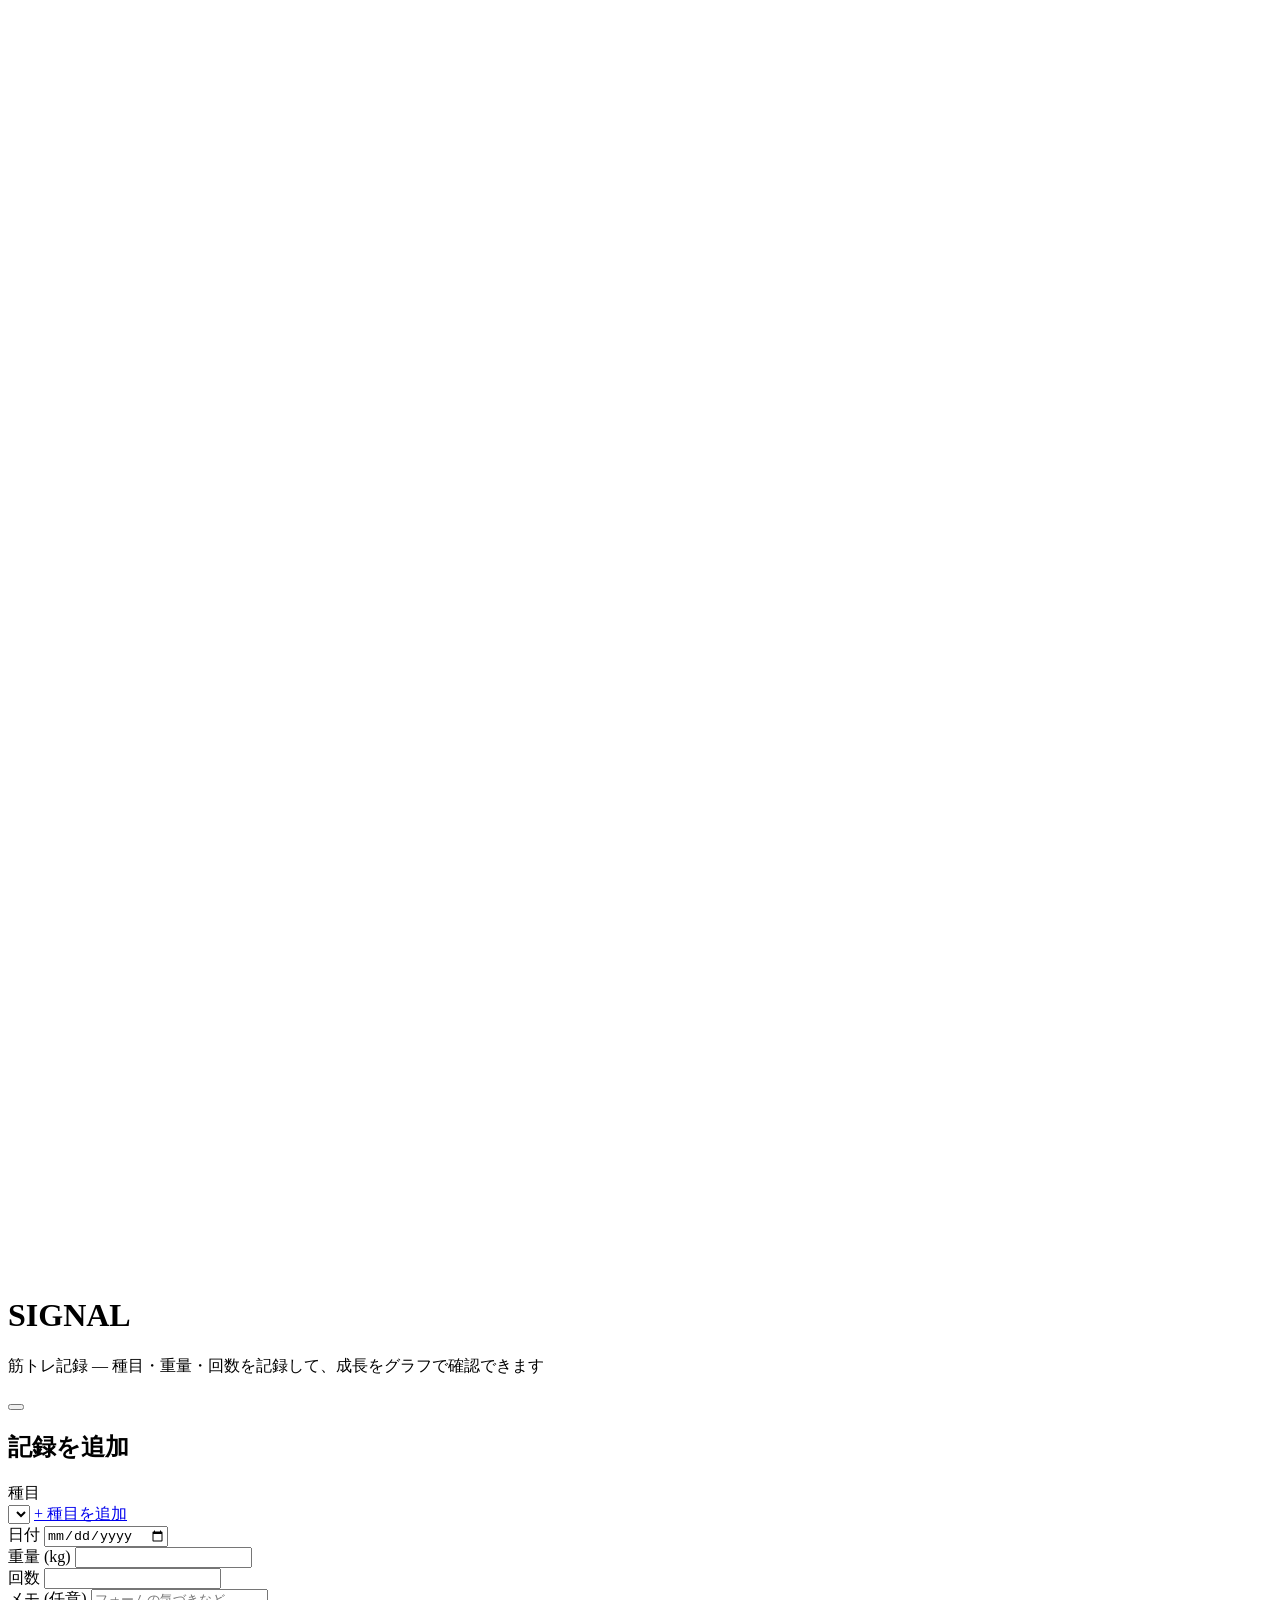
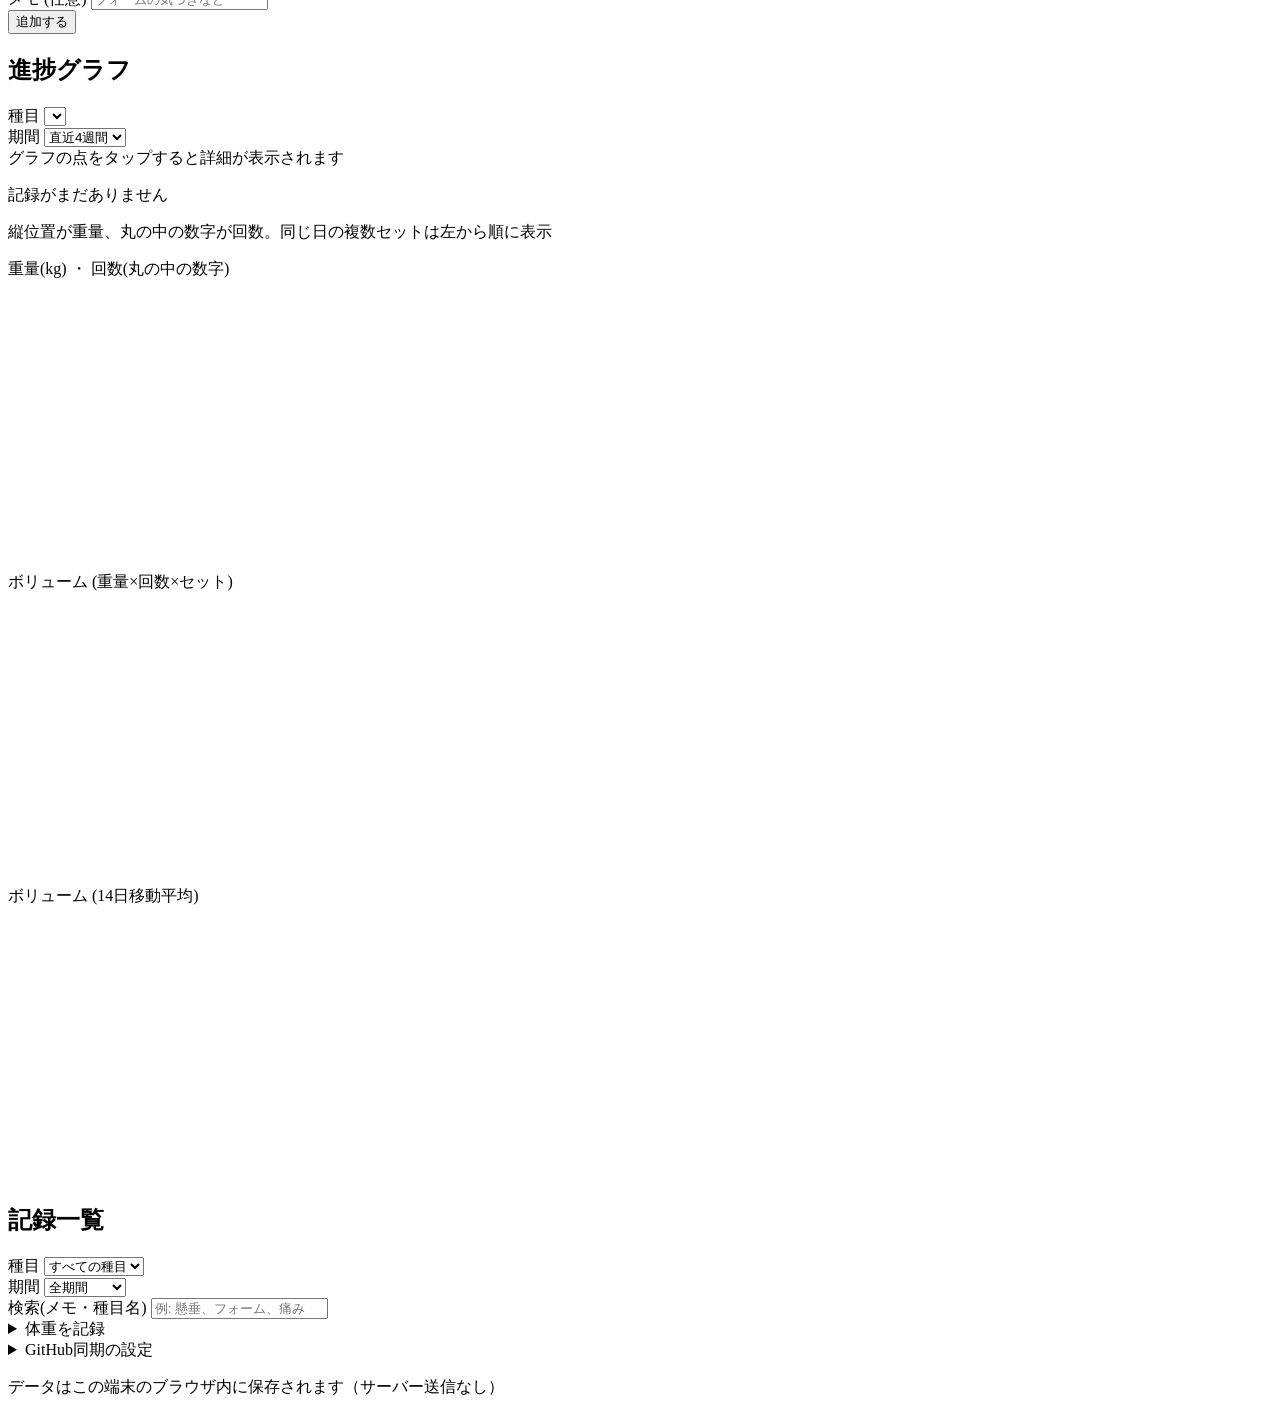
==== index.html @ dbf062e4 "Service Workerが原因で記録が保存されない不具合を修正 index.html/exercises.htmlはバージョンクエリを付けられないURLのため、 stale-while-reval" ====
<!DOCTYPE html>
<html lang="ja">
<head>
<meta charset="UTF-8">
<meta name="viewport" content="width=device-width, initial-scale=1.0">
<title>SIGNAL - 筋トレ記録</title>
<script>
(function () {
  var t = localStorage.getItem("muscleLog.theme");
  if (t === "light" || t === "dark") document.documentElement.setAttribute("data-theme", t);
})();
</script>
<link rel="manifest" href="manifest.json">
<link rel="icon" href="favicon.svg" type="image/svg+xml">
<link rel="icon" href="icons/favicon-32.png" type="image/png" sizes="32x32">
<link rel="apple-touch-icon" href="icons/apple-touch-icon.png">
<meta name="theme-color" content="#17181c">
<link rel="preconnect" href="https://fonts.googleapis.com">
<link rel="preconnect" href="https://fonts.gstatic.com" crossorigin>
<link rel="stylesheet" href="https://fonts.googleapis.com/css2?family=IBM+Plex+Sans+JP:wght@400;500;600;700&family=IBM+Plex+Mono:wght@500;600;700&display=swap">
<link rel="stylesheet" href="style.css?v=32">
</head>
<body>
<header class="app-header">
  <div class="header-row">
    <div class="brand">
      <span class="brand-mark" aria-hidden="true">
        <svg viewBox="0 0 24 24" fill="none" stroke-width="2" stroke-linecap="round" stroke-linejoin="round">
          <path d="M4 12h16M4 8.5v7M20 8.5v7M1.5 10v4M22.5 10v4"/>
        </svg>
      </span>
      <div>
        <h1>SIGNAL</h1>
        <p class="subtitle">筋トレ記録 — 種目・重量・回数を記録して、成長をグラフで確認できます</p>
      </div>
    </div>
    <button type="button" id="theme-toggle" class="theme-toggle" aria-label="表示テーマを切り替え"></button>
  </div>
</header>

<main>
  <section class="card" aria-labelledby="form-heading">
    <h2 id="form-heading">記録を追加</h2>
    <form id="record-form">
      <div class="field-row">
        <label for="exercise">種目</label>
        <div class="exercise-select-row">
          <select id="exercise" required></select>
          <a href="exercises.html" class="add-exercise-link">+ 種目を追加</a>
        </div>
        <p id="no-exercise-hint" class="import-help" hidden>
          まだ種目が登録されていません。<a href="exercises.html">種目の管理ページ</a>で先に種目を追加してください。
        </p>
      </div>
      <div class="field-row inline">
        <div>
          <label for="date">日付</label>
          <input type="date" id="date" required>
        </div>
        <div>
          <label for="weight" id="weight-label">重量 (kg)</label>
          <input type="number" id="weight" min="0" step="0.5" inputmode="decimal" required>
        </div>
        <div>
          <label for="reps" id="reps-label">回数</label>
          <input type="number" id="reps" min="1" step="1" inputmode="numeric" pattern="[0-9]*" required>
        </div>
      </div>
      <div class="field-row">
        <label for="memo">メモ (任意)</label>
        <input type="text" id="memo" placeholder="フォームの気づきなど">
      </div>
      <button type="submit" id="add-record-btn" class="btn-primary">追加する</button>
    </form>
  </section>

  <section class="card" id="today-section" aria-labelledby="today-heading" hidden>
    <h2 id="today-heading">本日の記録</h2>
    <div id="today-list"></div>
  </section>

  <section class="card" aria-labelledby="chart-heading">
    <h2 id="chart-heading">進捗グラフ</h2>
    <div class="chart-controls">
      <div class="chart-control-item">
        <label for="chart-exercise">種目</label>
        <select id="chart-exercise"></select>
      </div>
      <div class="chart-control-item">
        <label for="chart-range">期間</label>
        <select id="chart-range">
          <option value="28" selected>直近4週間</option>
          <option value="56">直近8週間</option>
          <option value="90">直近3ヶ月</option>
          <option value="180">直近6ヶ月</option>
          <option value="all">全期間</option>
        </select>
      </div>
    </div>
    <div id="chart-detail" class="chart-detail">グラフの点をタップすると詳細が表示されます</div>
    <div id="chart-container">
      <p id="chart-empty" class="empty-message">記録がまだありません</p>
      <p class="chart-panel-hint" id="chart-panel-hint">縦位置が重量、丸の中の数字が回数。同じ日の複数セットは左から順に表示</p>
      <div id="chart-panels">
        <div class="chart-panel">
          <p class="chart-panel-label"><span id="chart-weight-reps-label">重量(kg) ・ 回数(丸の中の数字)</span> <span id="chart-pr-badge" class="volume-badge" hidden></span></p>
          <svg id="chart-weight-reps" viewBox="0 0 640 130" role="img" aria-label="重量と回数"></svg>
        </div>
        <div class="chart-panel">
          <p class="chart-panel-label" id="chart-volume-label">ボリューム (重量×回数×セット)</p>
          <svg id="chart-volume" viewBox="0 0 640 130" role="img" aria-label="ボリューム"></svg>
        </div>
        <div class="chart-panel">
          <p class="chart-panel-label">ボリューム (14日移動平均) <span id="volume-avg-category" class="volume-badge"></span></p>
          <svg id="chart-volume-avg" viewBox="0 0 640 130" role="img" aria-label="ボリュームの14日移動平均"></svg>
        </div>
      </div>
    </div>
  </section>

  <section class="card" aria-labelledby="history-heading">
    <div class="history-header">
      <h2 id="history-heading">記録一覧</h2>
    </div>
    <div class="chart-controls">
      <div class="chart-control-item">
        <label for="filter-exercise">種目</label>
        <select id="filter-exercise">
          <option value="">すべての種目</option>
        </select>
      </div>
      <div class="chart-control-item">
        <label for="history-range">期間</label>
        <select id="history-range">
          <option value="28">直近4週間</option>
          <option value="56">直近8週間</option>
          <option value="90">直近3ヶ月</option>
          <option value="180">直近6ヶ月</option>
          <option value="all" selected>全期間</option>
        </select>
      </div>
    </div>
    <div class="field-row">
      <label for="history-search">検索(メモ・種目名)</label>
      <input type="search" id="history-search" placeholder="例: 懸垂、フォーム、痛み">
    </div>
    <div id="history-list"></div>
  </section>

  <section class="card" aria-labelledby="bodyweight-heading">
    <details id="bodyweight-details">
      <summary id="bodyweight-heading">体重を記録</summary>
      <form id="bodyweight-form">
        <div class="field-row inline">
          <div>
            <label for="bodyweight-date">日付</label>
            <input type="date" id="bodyweight-date" required>
          </div>
          <div>
            <label for="bodyweight-value">体重 (kg)</label>
            <input type="number" id="bodyweight-value" min="0" step="0.1" inputmode="decimal" required>
          </div>
        </div>
        <button type="submit" id="add-bodyweight-btn" class="btn-primary">記録する</button>
      </form>
      <p id="bodyweight-empty" class="empty-message">まだ体重の記録がありません</p>
      <svg id="chart-bodyweight" viewBox="0 0 640 130" role="img" aria-label="体重の推移" hidden></svg>
      <div id="bodyweight-list"></div>
    </details>
  </section>

  <section class="card" aria-labelledby="sync-heading">
    <details id="sync-details">
      <summary id="sync-heading">GitHub同期の設定</summary>
      <p class="import-help">
        GitHub の個人アクセストークンを登録すると、記録が <code>kakeru110/hello-first-pr</code> リポジトリの
        <code>data/records.json</code> に保存され、同じトークンを登録した端末どうしで記録が同期されます。
        <a href="https://github.com/settings/personal-access-tokens/new" target="_blank" rel="noopener">トークン発行ページ</a>
        で対象リポジトリをこのリポジトリのみに限定し、Contents 権限を Read and write にして発行してください。
      </p>
      <div class="field-row">
        <label for="github-token">個人アクセストークン</label>
        <input type="password" id="github-token" placeholder="github_pat_... または ghp_...">
      </div>
      <div class="sync-actions">
        <button type="button" id="github-save-btn" class="btn-primary">保存して同期</button>
        <button type="button" id="github-disconnect-btn" class="btn-primary btn-secondary">同期を解除</button>
      </div>
      <p id="sync-status" class="sync-status">GitHub同期: 無効（この端末内にのみ保存されます）</p>
    </details>
  </section>
</main>

<footer class="app-footer">
  <p>データはこの端末のブラウザ内に保存されます（サーバー送信なし）</p>
</footer>

<script src="sync.js?v=32"></script>
<script src="app.js?v=32"></script>
</body>
</html>
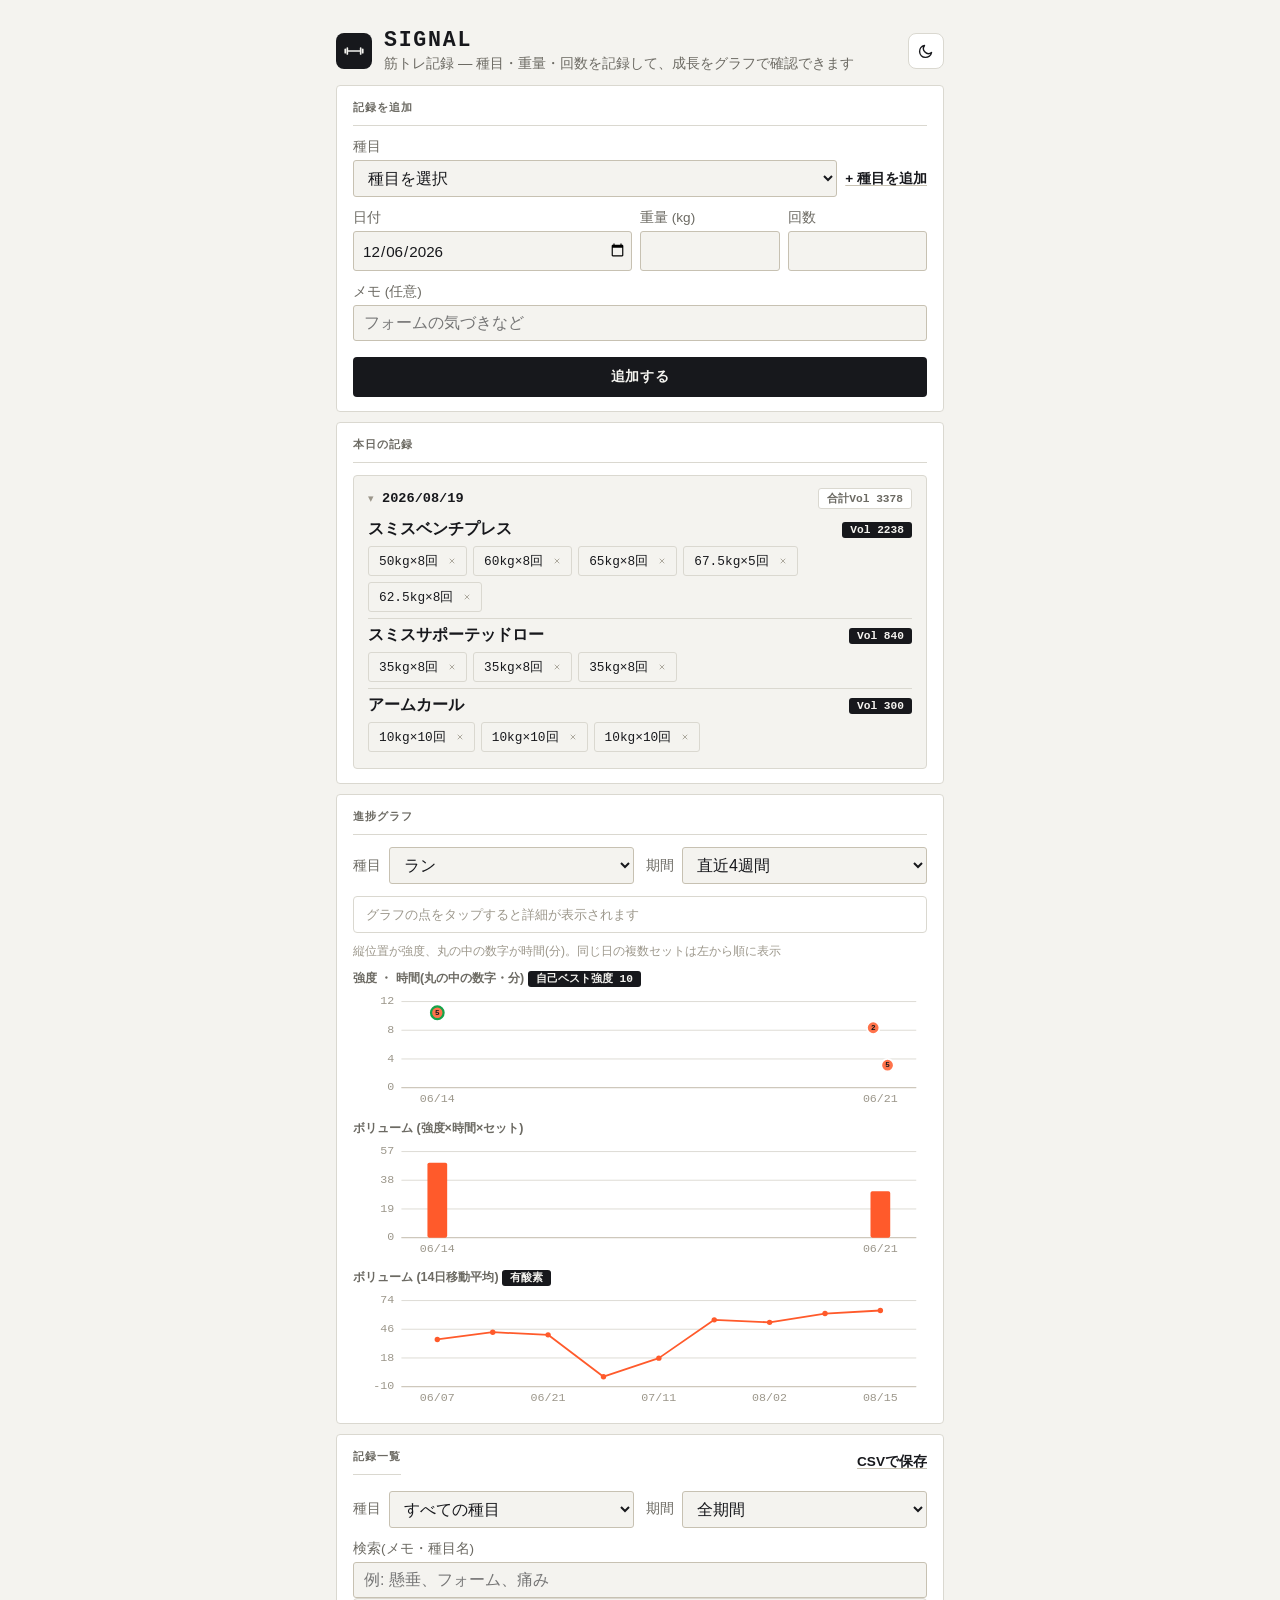
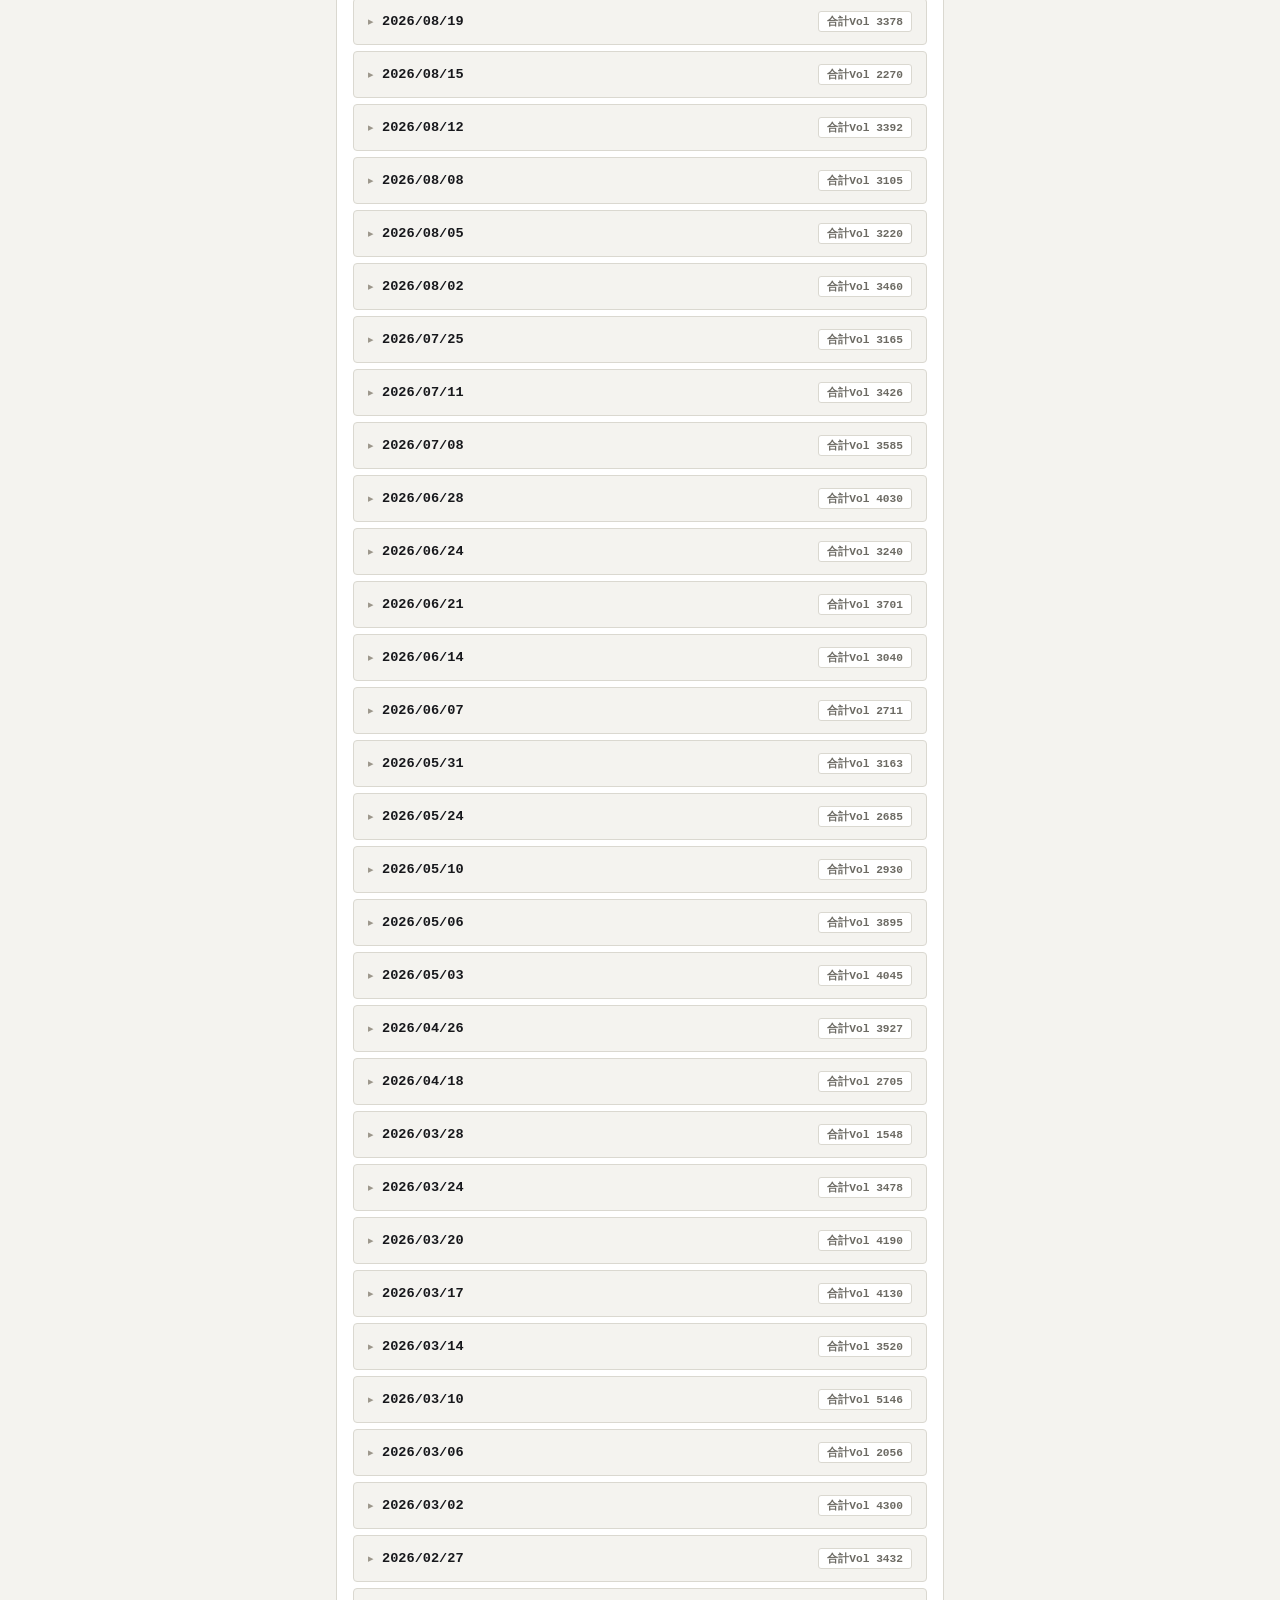
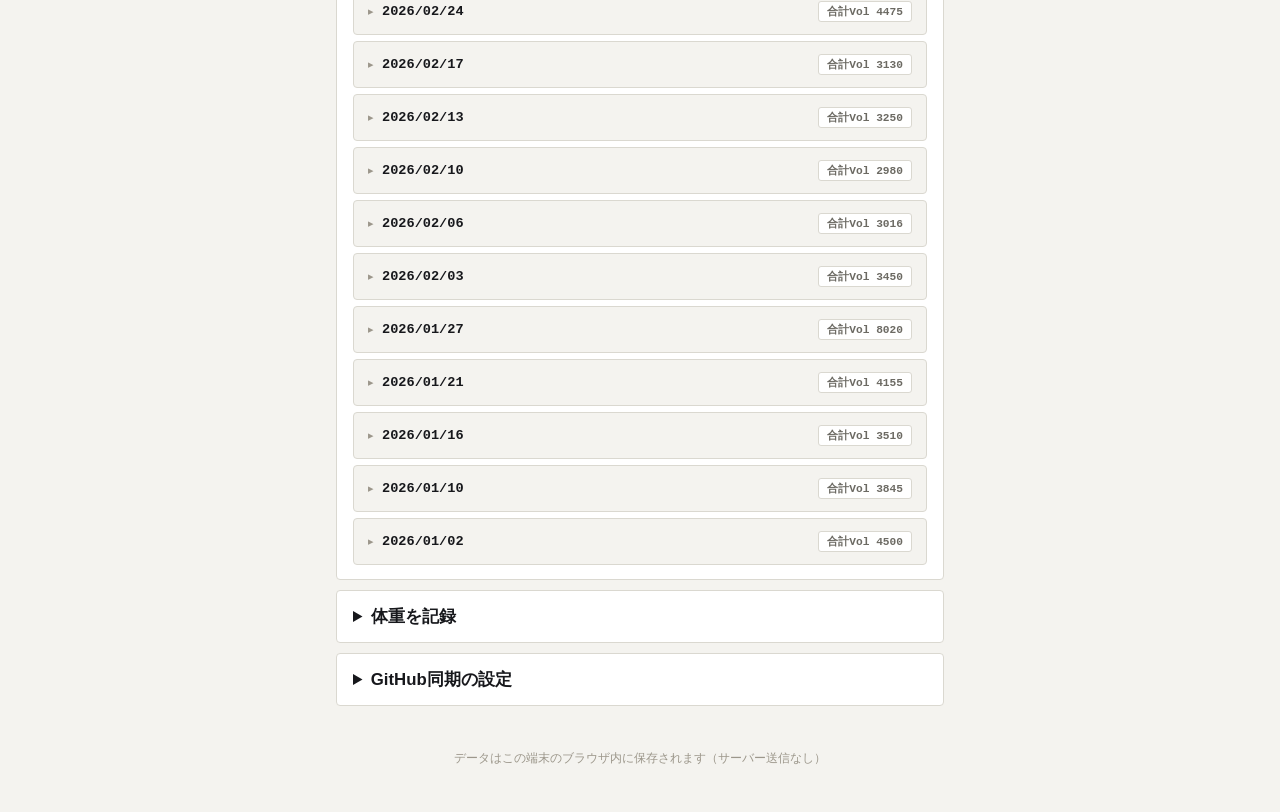
==== commit f0de3dba: "GitHub同期でこの端末だけの記録が消える不具合を修正、CSV書き出しを追加 data/records.json確認したところ、直近1ヶ月ほど実機からの自動同期 コミットが止まっていた。原因はsyn" ====
--- a/index.html
+++ b/index.html
@@ -18,7 +18,7 @@
 <link rel="preconnect" href="https://fonts.googleapis.com">
 <link rel="preconnect" href="https://fonts.gstatic.com" crossorigin>
 <link rel="stylesheet" href="https://fonts.googleapis.com/css2?family=IBM+Plex+Sans+JP:wght@400;500;600;700&family=IBM+Plex+Mono:wght@500;600;700&display=swap">
-<link rel="stylesheet" href="style.css?v=32">
+<link rel="stylesheet" href="style.css?v=34">
 </head>
 <body>
 <header class="app-header">
@@ -121,6 +121,7 @@
   <section class="card" aria-labelledby="history-heading">
     <div class="history-header">
       <h2 id="history-heading">記録一覧</h2>
+      <button type="button" id="export-csv-btn" class="export-csv-btn">CSVで保存</button>
     </div>
     <div class="chart-controls">
       <div class="chart-control-item">
@@ -173,7 +174,7 @@
     <details id="sync-details">
       <summary id="sync-heading">GitHub同期の設定</summary>
       <p class="import-help">
-        GitHub の個人アクセストークンを登録すると、記録が <code>kakeru110/hello-first-pr</code> リポジトリの
+        GitHub の個人アクセストークンを登録すると、記録が <code>kakeru110/kintore</code> リポジトリの
         <code>data/records.json</code> に保存され、同じトークンを登録した端末どうしで記録が同期されます。
         <a href="https://github.com/settings/personal-access-tokens/new" target="_blank" rel="noopener">トークン発行ページ</a>
         で対象リポジトリをこのリポジトリのみに限定し、Contents 権限を Read and write にして発行してください。
@@ -195,7 +196,7 @@
   <p>データはこの端末のブラウザ内に保存されます（サーバー送信なし）</p>
 </footer>
 
-<script src="sync.js?v=32"></script>
-<script src="app.js?v=32"></script>
+<script src="sync.js?v=34"></script>
+<script src="app.js?v=34"></script>
 </body>
 </html>
--- a/style.css
+++ b/style.css
@@ -0,0 +1,811 @@
+:root {
+  color-scheme: light;
+  --surface-1: #ffffff;
+  --page-plane: #f4f3ef;
+  --text-primary: #17181c;
+  --text-secondary: #6c6a63;
+  --text-muted: #9c978b;
+  --gridline: #dad8d0;
+  --baseline: #c7c1b2;
+  --border: #dad8d0;
+  --series-1: #ff5a2b;
+  --series-1-tint: rgba(255, 90, 43, 0.12);
+  --series-1-ink: #17181c;
+  --status-good: #16a34a;
+  --status-critical: #e5484d;
+  --font-display: "IBM Plex Sans JP", -apple-system, "Segoe UI", sans-serif;
+  --font-mono: "IBM Plex Mono", "IBM Plex Sans JP", ui-monospace, monospace;
+}
+
+@media (prefers-color-scheme: dark) {
+  :root:not([data-theme="light"]) {
+    color-scheme: dark;
+    --surface-1: #1b1a17;
+    --page-plane: #121110;
+    --text-primary: #f2f0ea;
+    --text-secondary: #a8a398;
+    --text-muted: #726d61;
+    --gridline: #2c2a25;
+    --baseline: #3d3a32;
+    --border: #2c2a25;
+    --series-1: #ff6b3d;
+    --series-1-tint: rgba(255, 107, 61, 0.18);
+    --series-1-ink: #17181c;
+    --status-good: #22c55e;
+    --status-critical: #ff6369;
+  }
+}
+
+:root[data-theme="dark"] {
+  color-scheme: dark;
+  --surface-1: #1b1a17;
+  --page-plane: #121110;
+  --text-primary: #f2f0ea;
+  --text-secondary: #a8a398;
+  --text-muted: #726d61;
+  --gridline: #2c2a25;
+  --baseline: #3d3a32;
+  --border: #2c2a25;
+  --series-1: #ff6b3d;
+  --series-1-tint: rgba(255, 107, 61, 0.18);
+  --series-1-ink: #17181c;
+  --status-good: #22c55e;
+  --status-critical: #ff6369;
+}
+
+* {
+  box-sizing: border-box;
+}
+
+body {
+  margin: 0;
+  font-family: var(--font-display);
+  background: var(--page-plane);
+  color: var(--text-primary);
+  -webkit-font-smoothing: antialiased;
+}
+
+.app-header {
+  padding: 28px 16px 4px;
+  max-width: 640px;
+  margin: 0 auto;
+}
+
+.header-row {
+  display: flex;
+  align-items: center;
+  justify-content: space-between;
+  gap: 12px;
+}
+
+.header-row .breadcrumb {
+  margin: 0;
+}
+
+.theme-toggle {
+  flex-shrink: 0;
+  width: 36px;
+  height: 36px;
+  border-radius: 8px;
+  border: 1px solid var(--border);
+  background: var(--surface-1);
+  color: var(--text-primary);
+  cursor: pointer;
+  display: flex;
+  align-items: center;
+  justify-content: center;
+}
+
+.theme-toggle svg {
+  width: 16px;
+  height: 16px;
+}
+
+.theme-toggle:hover {
+  background: var(--page-plane);
+}
+
+.brand {
+  display: flex;
+  align-items: center;
+  gap: 12px;
+}
+
+.brand-mark {
+  flex-shrink: 0;
+  width: 36px;
+  height: 36px;
+  border-radius: 8px;
+  background: var(--text-primary);
+  display: flex;
+  align-items: center;
+  justify-content: center;
+}
+
+.brand-mark svg {
+  width: 20px;
+  height: 20px;
+  stroke: var(--page-plane);
+}
+
+.app-header h1 {
+  margin: 0 0 2px;
+  font-size: 1.5rem;
+  font-weight: 700;
+  letter-spacing: -0.02em;
+}
+
+.brand h1 {
+  font-family: var(--font-mono);
+  font-size: 1.35rem;
+  letter-spacing: 0.08em;
+}
+
+.subtitle {
+  margin: 0;
+  color: var(--text-secondary);
+  font-size: 0.9rem;
+}
+
+main {
+  max-width: 640px;
+  margin: 0 auto;
+  padding: 8px 16px 32px;
+  display: flex;
+  flex-direction: column;
+  gap: 10px;
+}
+
+.card {
+  background: var(--surface-1);
+  border: 1px solid var(--border);
+  border-radius: 4px;
+  padding: 14px 16px;
+}
+
+.card h2 {
+  margin: 0 0 12px;
+  padding-bottom: 10px;
+  border-bottom: 1px solid var(--gridline);
+  font-size: 0.7rem;
+  font-weight: 700;
+  letter-spacing: 0.08em;
+  text-transform: uppercase;
+  color: var(--text-secondary);
+}
+
+#record-form {
+  display: flex;
+  flex-direction: column;
+  gap: 12px;
+}
+
+.field-row {
+  display: flex;
+  flex-direction: column;
+  gap: 4px;
+}
+
+.field-row.inline {
+  flex-direction: row;
+  gap: 8px;
+}
+
+.field-row.inline > div {
+  flex: 1;
+  min-width: 0;
+  display: flex;
+  flex-direction: column;
+  gap: 4px;
+}
+
+.field-row.inline > div:first-child {
+  flex: 2;
+}
+
+.field-row.inline input {
+  padding-left: 8px;
+  padding-right: 4px;
+  height: 40px;
+}
+
+#weight, #reps {
+  font-family: var(--font-mono);
+  font-weight: 600;
+}
+
+/* iOS Safariはtype="date"に大きめの内部レイアウトを強制してくるため、
+   appearanceをリセットしてheight/paddingが効くようにする */
+input[type="date"] {
+  -webkit-appearance: none;
+  appearance: none;
+  font-size: 0.95rem;
+}
+
+label {
+  font-size: 0.85rem;
+  color: var(--text-secondary);
+}
+
+.exercise-select-row {
+  display: flex;
+  align-items: center;
+  gap: 8px;
+}
+
+.exercise-select-row select {
+  flex: 1;
+  min-width: 0;
+}
+
+.add-exercise-link {
+  flex-shrink: 0;
+  font-size: 0.85rem;
+  font-weight: 600;
+  color: var(--text-primary);
+  text-decoration: underline;
+  text-decoration-color: var(--baseline);
+  text-underline-offset: 2px;
+  white-space: nowrap;
+}
+
+.add-exercise-link:hover {
+  text-decoration: underline;
+}
+
+.breadcrumb {
+  margin: 0 0 8px;
+}
+
+.breadcrumb a {
+  font-size: 0.85rem;
+  font-weight: 600;
+  color: var(--text-primary);
+  text-decoration: underline;
+  text-decoration-color: var(--baseline);
+  text-underline-offset: 2px;
+}
+
+.breadcrumb a:hover {
+  text-decoration: underline;
+}
+
+input, select {
+  font: inherit;
+  padding: 8px 10px;
+  border-radius: 3px;
+  border: 1px solid var(--baseline);
+  background: var(--page-plane);
+  color: var(--text-primary);
+}
+
+input:focus, select:focus {
+  outline: 2px solid var(--series-1);
+  outline-offset: 1px;
+}
+
+.btn-primary {
+  margin-top: 4px;
+  padding: 11px 16px;
+  border-radius: 4px;
+  border: none;
+  background: var(--text-primary);
+  color: var(--page-plane);
+  font-size: 0.85rem;
+  font-weight: 700;
+  letter-spacing: 0.04em;
+  cursor: pointer;
+  transition: filter 0.12s ease, transform 0.05s ease;
+}
+
+.btn-primary:active {
+  transform: scale(0.98);
+}
+
+.btn-primary:hover {
+  filter: brightness(1.08);
+}
+
+.btn-primary:disabled {
+  opacity: 0.5;
+  cursor: not-allowed;
+  filter: none;
+}
+
+select:disabled {
+  opacity: 0.6;
+  cursor: not-allowed;
+}
+
+.btn-secondary {
+  background: var(--text-secondary);
+}
+
+.import-help {
+  font-size: 0.8rem;
+  color: var(--text-muted);
+  margin: 10px 0;
+  line-height: 1.5;
+}
+
+.import-help code {
+  background: var(--page-plane);
+  border-radius: 4px;
+  padding: 1px 4px;
+  font-size: 0.78rem;
+}
+
+#sync-details summary,
+#bodyweight-details summary {
+  cursor: pointer;
+  font-size: 1.05rem;
+  font-weight: 600;
+}
+
+#sync-details .import-help {
+  margin-top: 12px;
+}
+
+#sync-details .import-help a {
+  color: var(--text-primary);
+  text-decoration-color: var(--baseline);
+}
+
+#sync-details #github-token {
+  width: 100%;
+  margin-top: 4px;
+}
+
+#bodyweight-details #bodyweight-form {
+  margin-top: 12px;
+}
+
+.sync-actions {
+  display: flex;
+  gap: 8px;
+  margin-top: 12px;
+}
+
+.sync-actions .btn-primary {
+  margin-top: 0;
+  flex: 1;
+}
+
+.sync-status {
+  margin: 12px 0 0;
+  font-size: 0.85rem;
+  color: var(--text-secondary);
+}
+
+.sync-status.sync-error {
+  color: var(--status-critical);
+}
+
+.sync-status.sync-ok {
+  color: var(--status-good);
+}
+
+.chart-controls {
+  display: flex;
+  flex-wrap: wrap;
+  gap: 12px;
+  margin-bottom: 12px;
+}
+
+.chart-control-item {
+  display: flex;
+  align-items: center;
+  gap: 8px;
+  flex: 1;
+  min-width: 180px;
+}
+
+.chart-control-item label {
+  white-space: nowrap;
+  flex-shrink: 0;
+}
+
+.chart-control-item select {
+  flex: 1;
+  min-width: 0;
+}
+
+#chart-container {
+  position: relative;
+}
+
+#chart-panels {
+  display: flex;
+  flex-direction: column;
+  gap: 10px;
+}
+
+.chart-panel svg {
+  width: 100%;
+  height: auto;
+  overflow: visible;
+}
+
+.chart-panel-label {
+  margin: 0 0 2px;
+  font-size: 0.78rem;
+  font-weight: 600;
+  color: var(--text-secondary);
+}
+
+.chart-panel-hint {
+  margin: 0 0 10px;
+  font-size: 0.75rem;
+  font-weight: 400;
+  color: var(--text-muted);
+}
+
+.empty-message {
+  color: var(--text-muted);
+  font-size: 0.9rem;
+  text-align: center;
+  padding: 24px 0;
+}
+
+/* グラフに重ねず、常にこの場所に確保した領域でタップ/ホバーした点の詳細を表示する
+   (ポップアップがグラフを覆って邪魔になっていた問題への対応)。 */
+.chart-detail {
+  background: var(--surface-1);
+  border: 1px solid var(--border);
+  border-radius: 4px;
+  padding: 8px 12px;
+  margin-bottom: 10px;
+  min-height: 20px;
+  font-size: 0.8rem;
+  color: var(--text-muted);
+  line-height: 1.5;
+}
+
+.chart-detail .tooltip-date {
+  font-weight: 700;
+  font-family: var(--font-mono);
+  color: var(--text-primary);
+  margin-bottom: 2px;
+}
+
+.chart-detail .tooltip-row {
+  color: var(--text-secondary);
+  font-family: var(--font-mono);
+}
+
+.chart-detail .tooltip-detail {
+  margin-top: 4px;
+  padding-top: 4px;
+  border-top: 1px solid var(--gridline);
+  color: var(--text-muted);
+  font-size: 0.75rem;
+}
+
+.history-header {
+  display: flex;
+  align-items: center;
+  justify-content: space-between;
+  gap: 12px;
+  margin-bottom: 16px;
+}
+
+.history-header h2 {
+  margin: 0;
+}
+
+.export-csv-btn {
+  flex-shrink: 0;
+  font: inherit;
+  font-size: 0.85rem;
+  font-weight: 600;
+  color: var(--text-primary);
+  background: none;
+  border: none;
+  padding: 0;
+  cursor: pointer;
+  text-decoration: underline;
+  text-decoration-color: var(--baseline);
+  text-underline-offset: 2px;
+  white-space: nowrap;
+}
+
+.day-card {
+  border: 1px solid var(--border);
+  border-radius: 4px;
+  padding: 8px 14px;
+  margin-bottom: 6px;
+  background: var(--page-plane);
+}
+
+.day-card:last-child {
+  margin-bottom: 0;
+}
+
+.day-card[open] {
+  padding-bottom: 10px;
+}
+
+.day-card-header {
+  display: flex;
+  align-items: baseline;
+  gap: 8px;
+  padding: 4px 0;
+  cursor: pointer;
+  list-style: none;
+}
+
+.day-card-header::-webkit-details-marker {
+  display: none;
+}
+
+.day-card-header::before {
+  content: "▸";
+  font-size: 0.7rem;
+  color: var(--text-muted);
+  flex-shrink: 0;
+}
+
+.day-card[open] > .day-card-header::before {
+  content: "▾";
+}
+
+.day-card[open] > .day-card-header {
+  margin-bottom: 6px;
+}
+
+.day-card-header h3 {
+  font-size: 0.85rem;
+  color: var(--text-primary);
+  font-weight: 700;
+  font-family: var(--font-mono);
+  margin: 0 auto 0 0;
+}
+
+.exercise-group {
+  padding: 6px 0;
+  border-top: 1px solid var(--gridline);
+}
+
+.day-card .exercise-group:first-of-type {
+  border-top: none;
+  padding-top: 0;
+}
+
+.exercise-group-header {
+  display: flex;
+  align-items: center;
+  justify-content: space-between;
+  gap: 8px;
+  margin-bottom: 6px;
+}
+
+.exercise-group-name {
+  font-weight: 600;
+}
+
+.volume-badge {
+  font-size: 0.7rem;
+  font-weight: 600;
+  font-family: var(--font-mono);
+  color: var(--page-plane);
+  background: var(--text-primary);
+  border-radius: 3px;
+  padding: 2px 8px;
+  white-space: nowrap;
+  font-variant-numeric: tabular-nums;
+}
+
+.volume-badge-day {
+  color: var(--text-secondary);
+  background: var(--surface-1);
+  border: 1px solid var(--border);
+}
+
+.set-chip-row {
+  display: flex;
+  flex-wrap: wrap;
+  gap: 6px;
+}
+
+.set-chip {
+  display: inline-flex;
+  align-items: center;
+  gap: 4px;
+  background: var(--page-plane);
+  border: 1px solid var(--border);
+  border-radius: 3px;
+  padding: 4px 4px 4px 10px;
+  font-size: 0.8rem;
+  font-family: var(--font-mono);
+  font-weight: 500;
+}
+
+.set-chip-delete {
+  display: flex;
+  align-items: center;
+  justify-content: center;
+  border: none;
+  background: transparent;
+  color: var(--text-muted);
+  cursor: pointer;
+  width: 20px;
+  height: 20px;
+  border-radius: 50%;
+}
+
+.set-chip-delete svg {
+  width: 10px;
+  height: 10px;
+}
+
+.set-chip-delete:hover {
+  background: color-mix(in srgb, var(--status-critical) 12%, transparent);
+  color: var(--status-critical);
+}
+
+.record-item {
+  display: flex;
+  align-items: center;
+  justify-content: space-between;
+  gap: 8px;
+  padding: 10px 0;
+  border-top: 1px solid var(--gridline);
+}
+
+#exercise-list .record-item:first-child,
+#bodyweight-list .record-item:first-child {
+  border-top: none;
+}
+
+#chart-bodyweight {
+  width: 100%;
+  height: auto;
+  overflow: visible;
+  margin-top: 4px;
+}
+
+#bodyweight-list {
+  margin-top: 4px;
+}
+
+.record-main {
+  display: flex;
+  flex-direction: column;
+  gap: 2px;
+}
+
+.record-exercise {
+  font-weight: 600;
+}
+
+.record-memo {
+  display: block;
+  margin-top: 4px;
+  font-size: 0.8rem;
+  color: var(--text-muted);
+}
+
+.record-actions {
+  display: flex;
+  gap: 2px;
+}
+
+.delete-btn,
+.edit-btn {
+  display: flex;
+  align-items: center;
+  justify-content: center;
+  border: none;
+  background: transparent;
+  cursor: pointer;
+  width: 32px;
+  height: 32px;
+  border-radius: 50%;
+}
+
+.delete-btn svg,
+.edit-btn svg {
+  width: 16px;
+  height: 16px;
+}
+
+.delete-btn {
+  color: var(--text-muted);
+}
+
+.edit-btn {
+  color: var(--text-muted);
+}
+
+.delete-btn:hover {
+  background: color-mix(in srgb, var(--status-critical) 12%, transparent);
+  color: var(--status-critical);
+}
+
+.edit-btn:hover {
+  background: var(--series-1-tint);
+  color: var(--series-1);
+}
+
+.app-footer {
+  text-align: center;
+  color: var(--text-muted);
+  font-size: 0.75rem;
+  padding: 0 20px 32px;
+}
+
+.chart-mark {
+  cursor: pointer;
+}
+
+.chart-hit {
+  fill: transparent;
+}
+
+.scatter-dot {
+  fill: var(--series-1);
+  fill-opacity: 0.85;
+  stroke: var(--surface-1);
+  stroke-width: 2;
+}
+
+.chart-mark:hover .scatter-dot {
+  fill-opacity: 1;
+  stroke: var(--series-1);
+}
+
+.scatter-dot.is-pr {
+  stroke: var(--status-good);
+  stroke-width: 2.5;
+}
+
+.scatter-dot-label {
+  fill: var(--series-1-ink);
+  font-size: 8.5px;
+  font-weight: 700;
+  font-family: var(--font-mono);
+  pointer-events: none;
+}
+
+.volume-bar {
+  fill: var(--series-1);
+  rx: 2;
+}
+
+.chart-mark:hover .volume-bar {
+  fill: var(--series-1);
+  filter: brightness(1.15);
+}
+
+.avg-line {
+  fill: none;
+  stroke: var(--series-1);
+  stroke-width: 2;
+  stroke-linecap: round;
+  stroke-linejoin: round;
+}
+
+.avg-point {
+  fill: var(--series-1);
+}
+
+.chart-mark:hover .avg-point {
+  r: 4.5;
+}
+
+.chart-axis-label {
+  fill: var(--text-muted);
+  font-size: 13px;
+  font-family: var(--font-mono);
+}
+
+.chart-gridline {
+  stroke: var(--gridline);
+  stroke-width: 1;
+}
+
+.chart-baseline {
+  stroke: var(--baseline);
+  stroke-width: 1;
+}
+
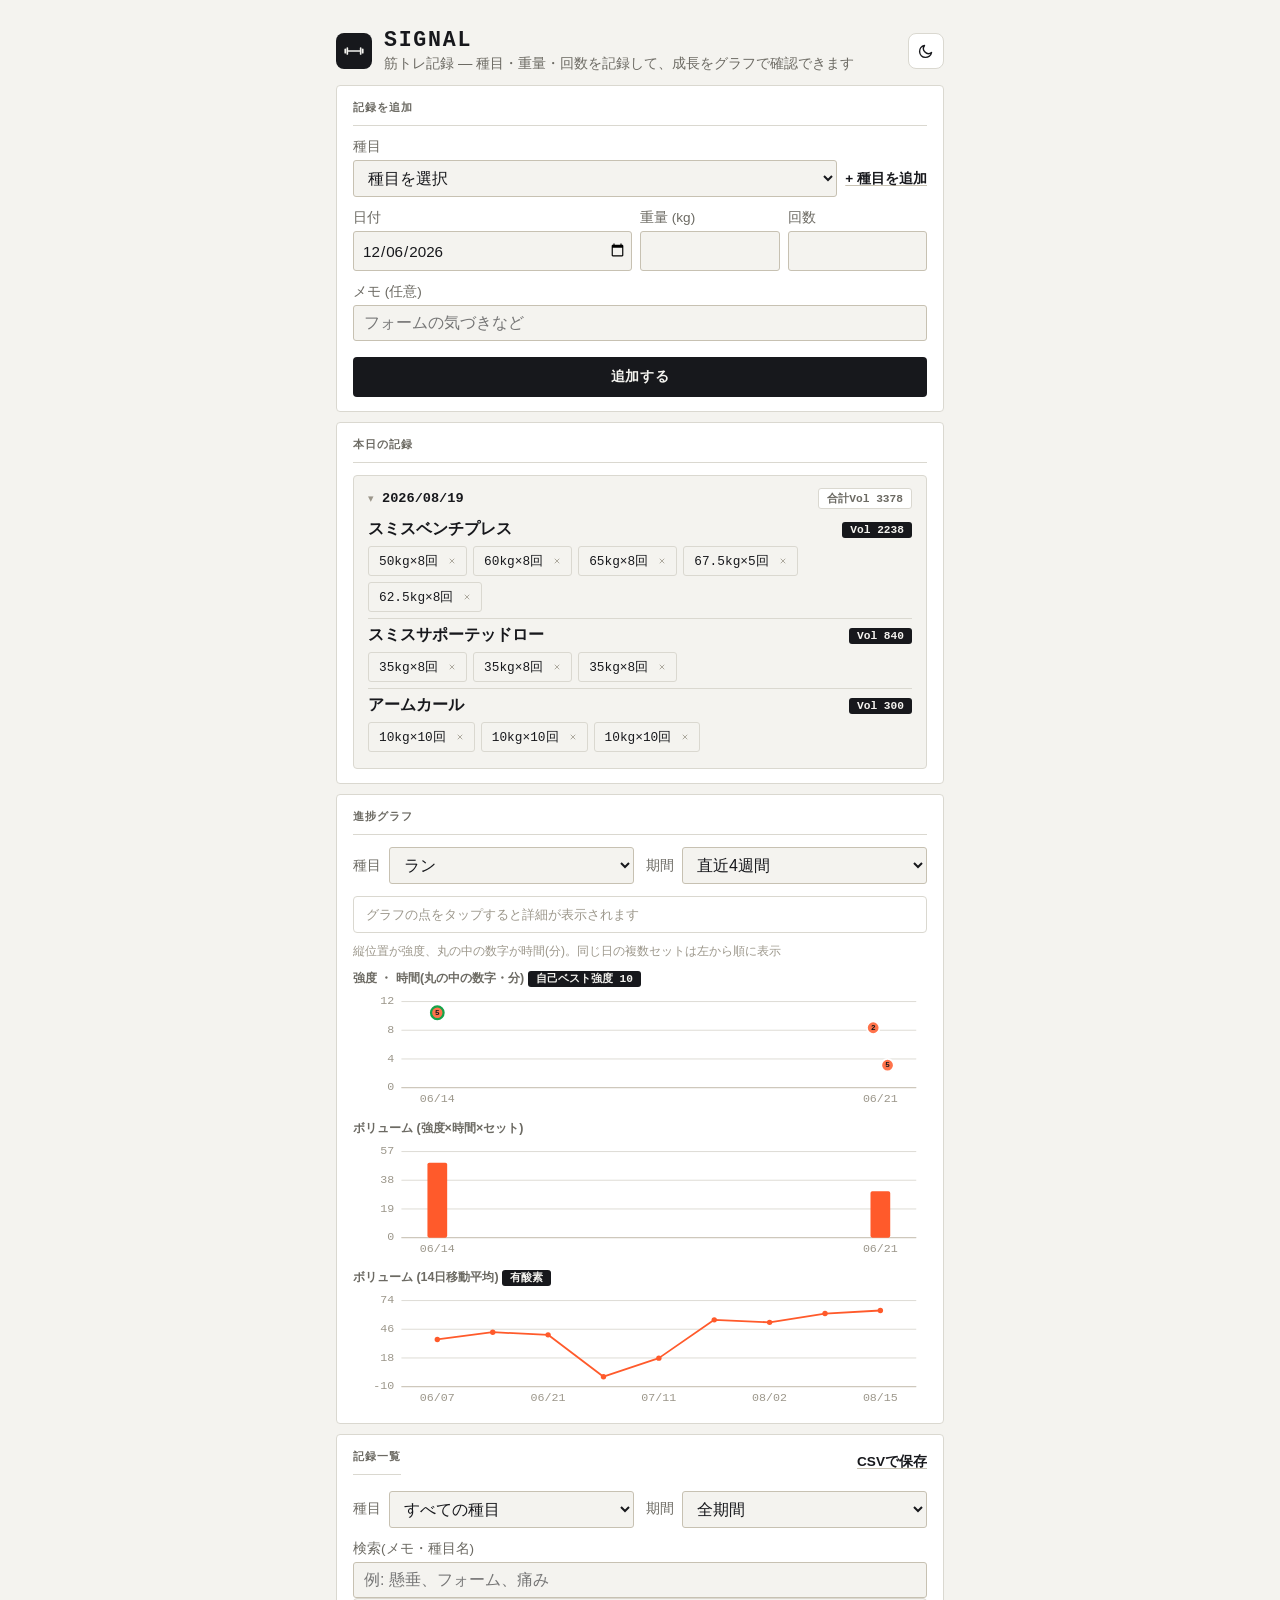
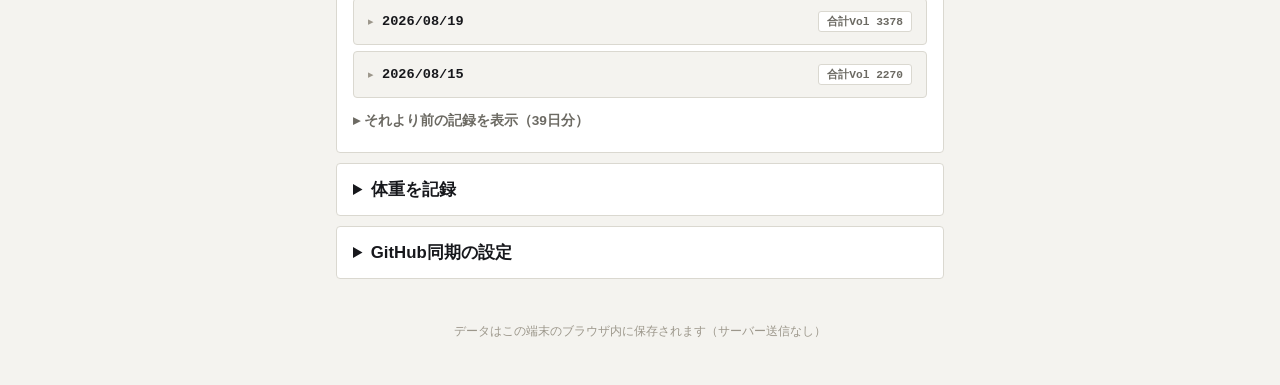
==== commit 9ccce1bf: "記録一覧を直近2日だけ表示し、それ以前は折りたたみに変更 全期間表示だと日数分だけ行が縦に並んで長くなっていたため、直近2日分の み常に表示し、それより前は1つの折りたたみ(件数表示付き)にまとめた。" ====
--- a/index.html
+++ b/index.html
@@ -18,7 +18,7 @@
 <link rel="preconnect" href="https://fonts.googleapis.com">
 <link rel="preconnect" href="https://fonts.gstatic.com" crossorigin>
 <link rel="stylesheet" href="https://fonts.googleapis.com/css2?family=IBM+Plex+Sans+JP:wght@400;500;600;700&family=IBM+Plex+Mono:wght@500;600;700&display=swap">
-<link rel="stylesheet" href="style.css?v=34">
+<link rel="stylesheet" href="style.css?v=35">
 </head>
 <body>
 <header class="app-header">
@@ -196,7 +196,7 @@
   <p>データはこの端末のブラウザ内に保存されます（サーバー送信なし）</p>
 </footer>
 
-<script src="sync.js?v=34"></script>
-<script src="app.js?v=34"></script>
+<script src="sync.js?v=35"></script>
+<script src="app.js?v=35"></script>
 </body>
 </html>
--- a/style.css
+++ b/style.css
@@ -509,6 +509,31 @@
   white-space: nowrap;
 }
 
+.older-history {
+  margin-top: 4px;
+}
+
+.older-history summary {
+  cursor: pointer;
+  padding: 8px 0;
+  font-size: 0.85rem;
+  font-weight: 600;
+  color: var(--text-secondary);
+  list-style: none;
+}
+
+.older-history summary::-webkit-details-marker {
+  display: none;
+}
+
+.older-history summary::before {
+  content: "▸ ";
+}
+
+.older-history[open] summary::before {
+  content: "▾ ";
+}
+
 .day-card {
   border: 1px solid var(--border);
   border-radius: 4px;
